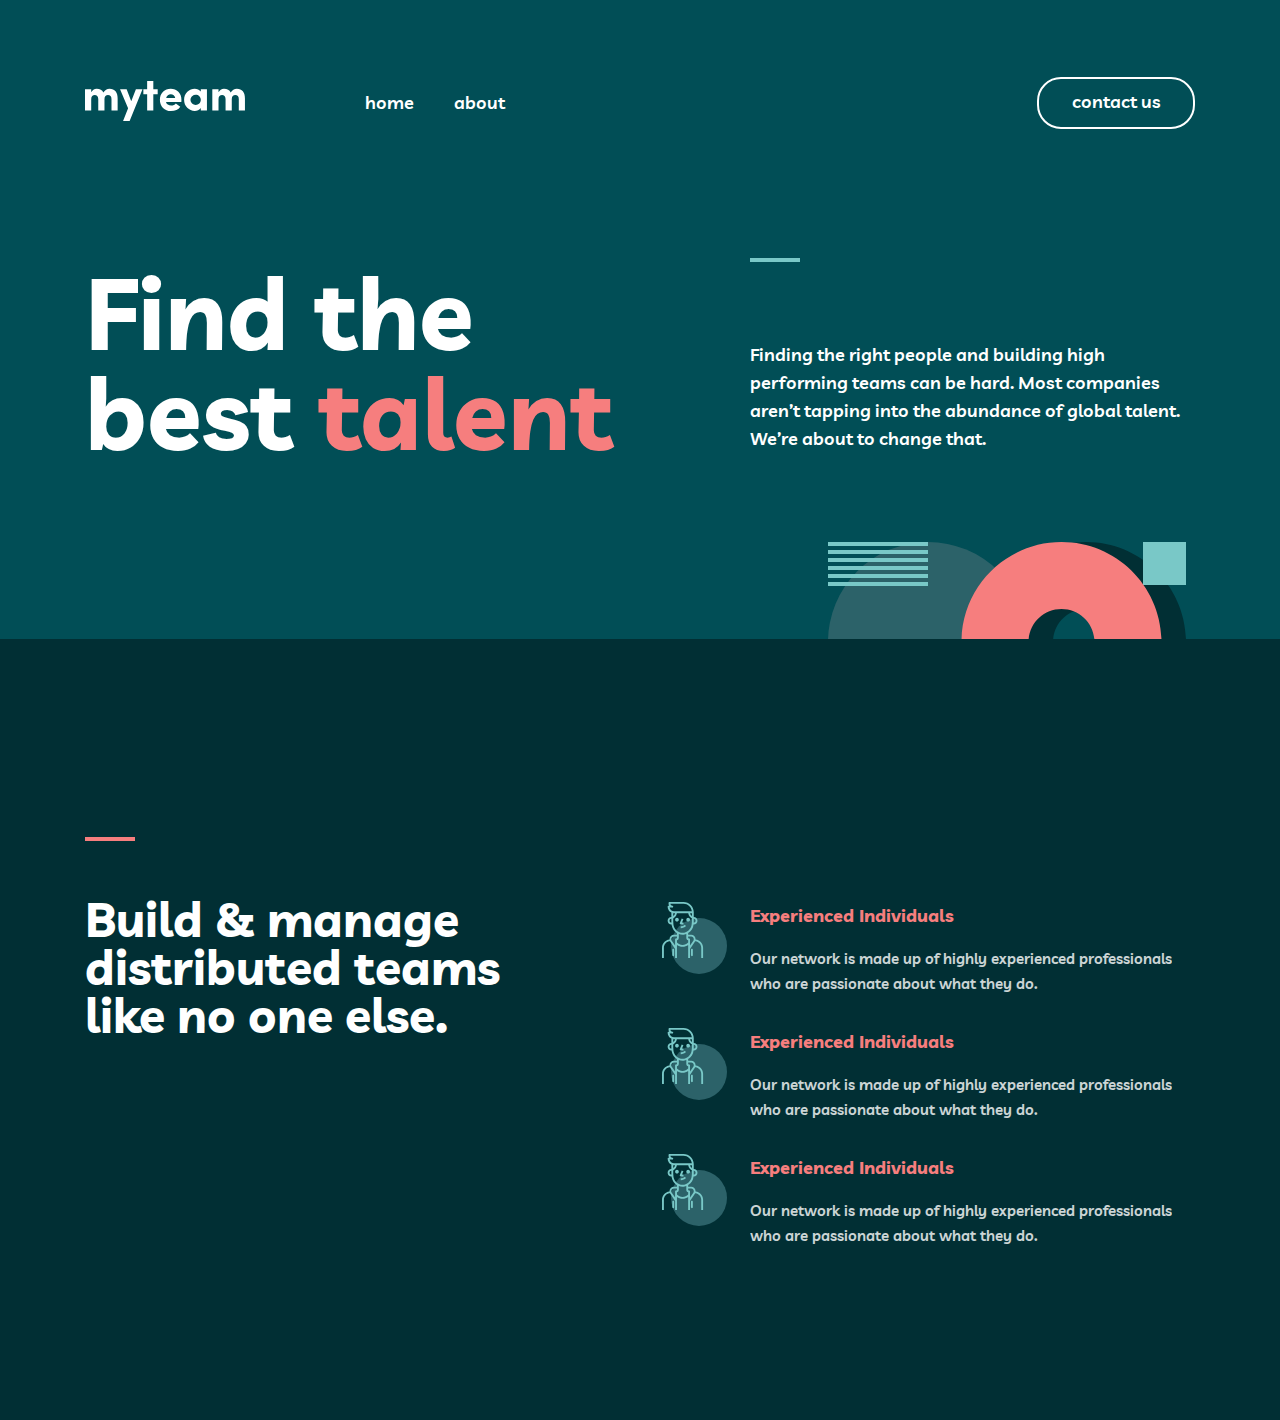
==== index.html @ 35f57b97 "Initial commit" ====
<!DOCTYPE html>
<html lang="en">

<head>
  <meta charset="UTF-8">
  <meta http-equiv="X-UA-Compatible" content="IE=edge">
  <meta name="viewport" content="width=device-width, initial-scale=1.0">
  <title>myteam</title>
  <link rel="preconnect" href="https://fonts.gstatic.com">
  <link href="https://fonts.googleapis.com/css2?family=Livvic:wght@500;600;700&display=swap" rel="stylesheet">
  <link rel="stylesheet" href="./css/normalize.css">
  <link rel="stylesheet" href="./css/styles.css">
</head>

<body>

  <header class="site-header">
    <div class="container">
      <div class="site-nav__contents">
        <a class="site--header__logo" href="#index.html">
          <img src="./img/myteam.svg" alt="myteam logo" width="160" height="40">
        </a>
        <ul class="site-nav__list">
          <li class="site-header__item">
            <a class="site-header__link" href="#">home</a>
          </li>
          <li class="site-header__item">
            <a class="site-header__link" href="#">about</a>
          </li>
        </ul>
        <a class="site-contact__link" href="#">contact us</a>
      </div>
    </div>


    <section class="site-hero">
      <div class="container">
        <div class="site-hero__contents">
          <div class="hero-left__content">
            <h1 class="site-hero__title">
              Find the best <span class="talent">talent</span>
            </h1>
          </div>

          <div class="hero-right__content">
            <p class="site-hero__dsc">
              Finding the right people and building high performing teams can be hard. Most companies aren’t tapping
              into the abundance of global talent. We’re about to change that.
            </p>
          </div>
        </div>
      </div>
    </section>
  </header>

  <main class="site-main">
    <div class="main-site">
      <div class="container">
        <div class="site-main-features">
          <div class="features-left__content">
            <h2 class="features-title">Build & manage distributed teams like no one else.</h2>
          </div>

          <div class="features-left__content">
            <ul class="features__list">
              <li class="features__item">
                <div>
                  <h3 class="features-item__title">Experienced Individuals</h3>
                  <p class="features-item__dsc">Our network is made up of highly experienced professionals who are passionate about what they do.</p>
                </div>
              </li>

              <li class="features__item">
                <div>
                  <h3 class="features-item__title">Experienced Individuals</h3>
                  <p class="features-item__dsc">Our network is made up of highly experienced professionals who are passionate about what they do.</p>
                </div>
              </li>

              <li class="features__item">
                <div>
                  <h3 class="features-item__title">Experienced Individuals</h3>
                  <p class="features-item__dsc">Our network is made up of highly experienced professionals who are passionate about what they do.</p>
                </div>
              </li>
            </ul>
          </div>
        </div>
      </div>
    </div>
  </main>
</body>

</html>
---- css/styles.css ----
html {
  box-sizing: border-box;
}

*,
::before,
::after {
  box-sizing: inherit;
}

body {
  font-family: 'Livvic', sans-serif;
  height: 100%;
}

img {
  height: 100%;
}

.container {
  max-width: 1160px;
  padding-left: 25px;
  padding-right: 25px;
  margin-left: auto;
  margin-right: auto;
}

.site-header{
  background-color: #014E56;
  padding-top: 77px;
  padding-bottom: 177px;
  overflow: hidden;
}

.site--header__logo:active{
  transition: 0.4s ease;
  opacity: 0.4;
}

.site-nav__contents{
  display: flex;
  align-items: center;
}

.site-nav__list{
  display: flex;
  list-style: none;
  padding: 0;
  margin: 0;
  margin-left: 80px;
}

.site-header__link{
  width: 51px;
  text-decoration: none;
  font-style: normal;
  font-weight: 600;
  font-size: 18px;
  line-height: 28 px;
  color: #FFFFFF;
  margin-left: 40px;
  transition: color 0.4s ease;
}

.site-header__link:hover{
  color: #F67E7E;
}

.site-contact__link{
  text-decoration: none;
  font-style: normal;
  font-weight: 600;
  font-size: 18px;
  line-height: 28px;
  color: #FFFFFF;
  border: 2px solid #FFFFFF;
  box-sizing: border-box;
  border-radius: 24px;
  margin-left: auto;
  padding-top: 9px;
  padding-right: 32px;
  padding-bottom: 11px;
  padding-left: 33px;
  transition: color 0.4s ease,
    background-color 0.4s ease;
}

.site-contact__link:hover{
  color: #002529;
  background-color: #ffffff;
}


.site-hero__contents{
  display: flex;
}

.hero-left__content{
  width: 635px;
  display: flex;
}

.site-hero__title{
  margin: 0;
  padding: 0;
  font-style: normal;
  font-weight: bold;
  font-size: 100px;
  line-height: 100px;
  color: #FFFFFF;
  padding-top: 133px;
}



.site-hero{
  content: "";
  background-image: url(../img/bg-img-left-top.svg);
  background-repeat: no-repeat;
  background-size: 180px;
  background-position: calc(50% + -767px) 145px;
}

.site-hero{
  position: relative;
}

.talent{
  margin: 0;
  padding: 0;
  font-style: normal;
  font-weight: bold;
  font-size: 100px;
  line-height: 100px;
  color: #F67E7E;
  padding-top: 133px;
}

.site-hero__dsc{
  width: 445px;
  font-style: normal;
  font-weight: 600;
  font-size: 18px;
  line-height: 28px;
  color: #FFFFFF;
  padding: 0;
  margin: 0;
  margin-left: 120px;
  padding-top: 129px;
}

.site-hero__dsc::before{
  content: "";
  display: block;
  width: 50px;
  height: 4px;
  background: #79C8C7;
  margin-bottom: 79px;
}

.hero-right__content{
  position: relative;
  z-index: 1;
}

.hero-right__content::after{
  content: "";
  position: absolute;
  width: 358px;
  height: 200px;
  background-image: url(../img/bg-img-bottom.svg);
  background-repeat: no-repeat;
  background-position: center;
  left: calc(35%);
  top: calc(124%);
  z-index: 99;
}

.site-main{
  background-color: #012F34;
  padding-bottom: 140px;
  position: relative;
}

.site-main-features{
  display: flex;
  padding-top: 198px;
}

.features-title{
  margin: 0;
  padding: 0;
  width: 445px;
  font-style: normal;
  font-weight: bold;
  font-size: 48px;
  line-height: 48px;
  color: #FFFFFF;
}

.features-title::before{
  content: "";
  display: block;
  width: 50px;
  height: 4px;
  background-color: #F67E7E;
  margin-bottom: 54px;
}

.features__list{
  list-style: none;
  margin: 0;
  padding: 0;
  padding-top: 65px;
}

.features-item__title{
  width: 445px;
  font-style: normal;
  font-weight: bold;
  font-size: 18px;
  line-height: 28px;
  color: #F67E7E;
  padding: 0;
  margin: 0;
  margin-bottom: 16px;
}

.features-item__dsc{
  width: 445px;
  font-style: normal;
  font-weight: 600;
  font-size: 15px;
  line-height: 25px;
  color: #FFFFFF;
  mix-blend-mode: normal;
  opacity: 0.8;
  padding: 0;
  margin: 0;
}

.features__item{
  display: flex;
  margin-left: 125px;
  margin-bottom: 32px;
}

.features__item::before{
  content: "";
  display: block;
  width: 72px;
  height: 72px;
  background-image: url(../img/human.svg);
  background-repeat: no-repeat;
  background-size: contain;
  background-position: center;
  margin-right: 23px;
}
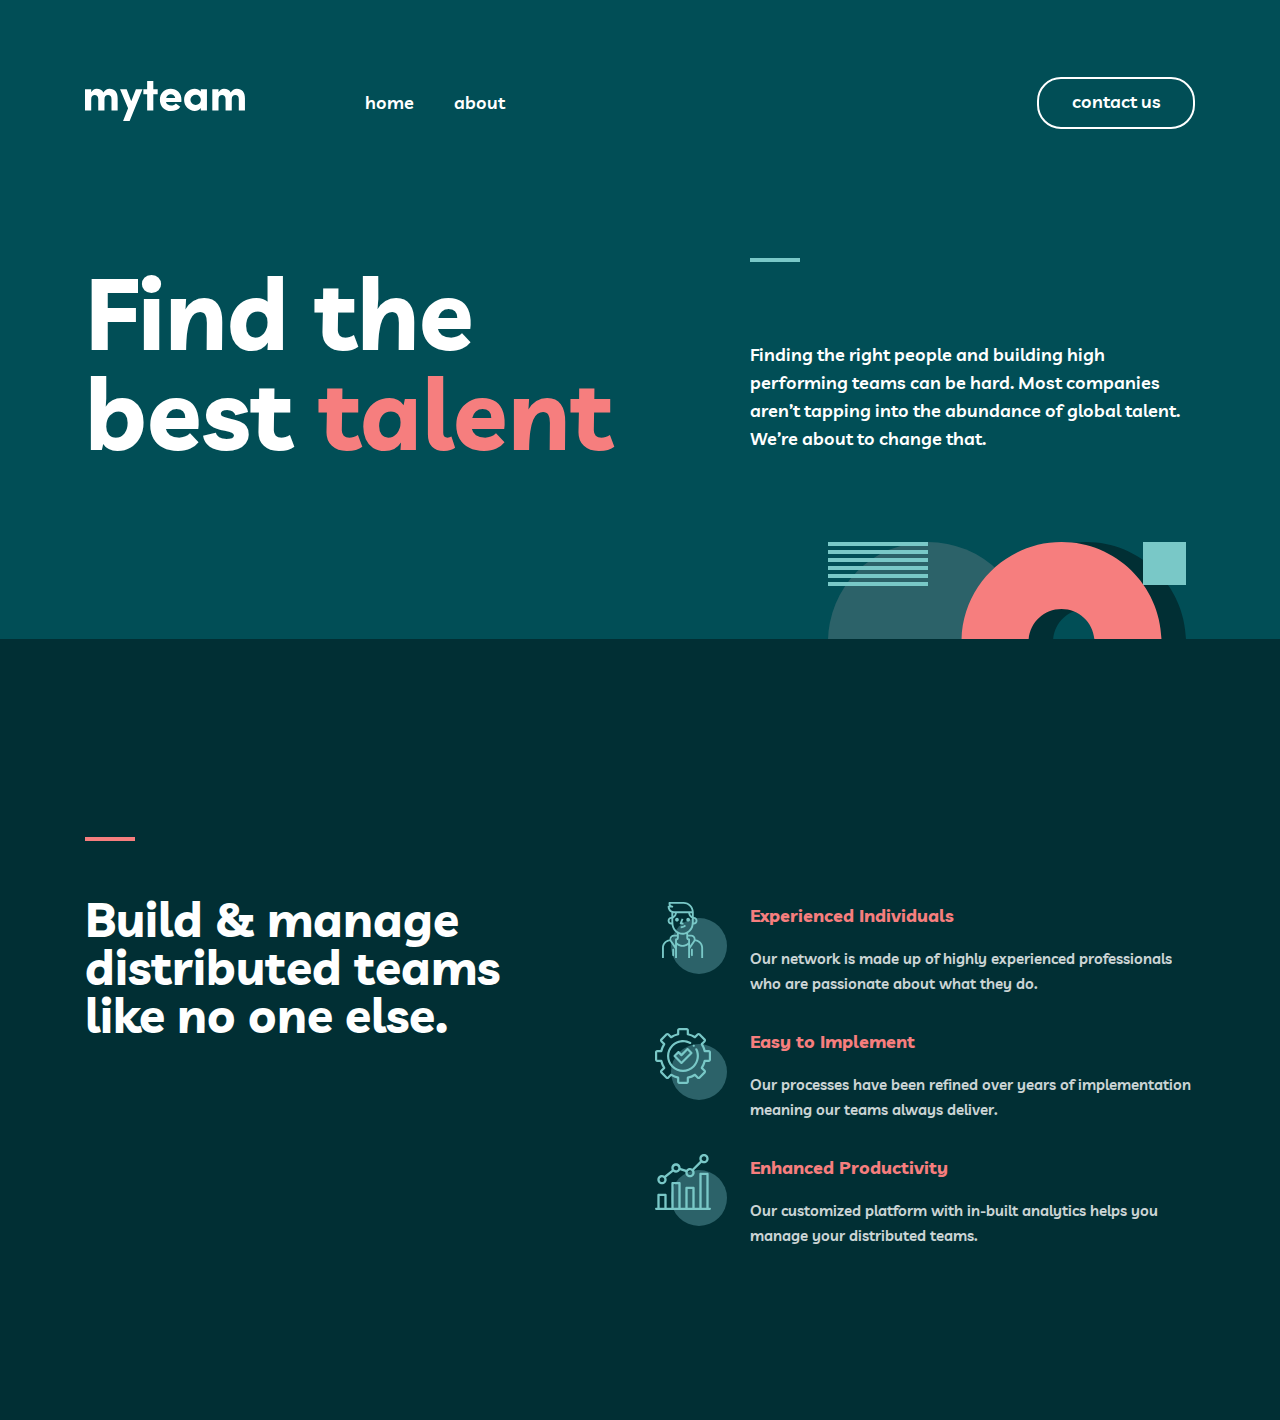
==== commit 2e75ca77: "add to features list icons" ====
--- a/index.html
+++ b/index.html
@@ -54,7 +54,7 @@
   </header>
 
   <main class="site-main">
-    <div class="main-site">
+    <section class="main-site">
       <div class="container">
         <div class="site-main-features">
           <div class="features-left__content">
@@ -70,24 +70,24 @@
                 </div>
               </li>
 
-              <li class="features__item">
+              <li class="features__item featured-item__second">
                 <div>
-                  <h3 class="features-item__title">Experienced Individuals</h3>
-                  <p class="features-item__dsc">Our network is made up of highly experienced professionals who are passionate about what they do.</p>
+                  <h3 class="features-item__title">Easy to Implement</h3>
+                  <p class="features-item__dsc">Our processes have been refined over years of implementation meaning our teams always deliver.</p>
                 </div>
               </li>
 
-              <li class="features__item">
+              <li class="features__item features-item__third">
                 <div>
-                  <h3 class="features-item__title">Experienced Individuals</h3>
-                  <p class="features-item__dsc">Our network is made up of highly experienced professionals who are passionate about what they do.</p>
+                  <h3 class="features-item__title">Enhanced Productivity</h3>
+                  <p class="features-item__dsc">Our customized platform with in-built analytics helps you manage your distributed teams.</p>
                 </div>
               </li>
             </ul>
           </div>
         </div>
       </div>
-    </div>
+    </section>
   </main>
 </body>
 
--- a/css/styles.css
+++ b/css/styles.css
@@ -257,3 +257,34 @@
   margin-right: 23px;
 }
 
+.featured-item__second::before{
+  content: "";
+  display: block;
+  width: 72px;
+  height: 72px;
+  background-image: url(../img/easy.svg);
+  background-repeat: no-repeat;
+  background-size: contain;
+  background-position: center;
+  margin-right: 23px;
+}
+
+.features-item__third::before{
+  content: "";
+  display: block;
+  width: 72px;
+  height: 72px;
+  background-image: url(../img/enhanced.svg);
+  background-repeat: no-repeat;
+  background-size: contain;
+  background-position: center;
+  margin-right: 23px;
+}
+
+
+.site-main{
+  background-image: url(../img/feature-img-bg.svg);
+  background-repeat: no-repeat;
+  background-size: 200px 244px;
+  background-position: calc(50% + 760px) 100%;
+}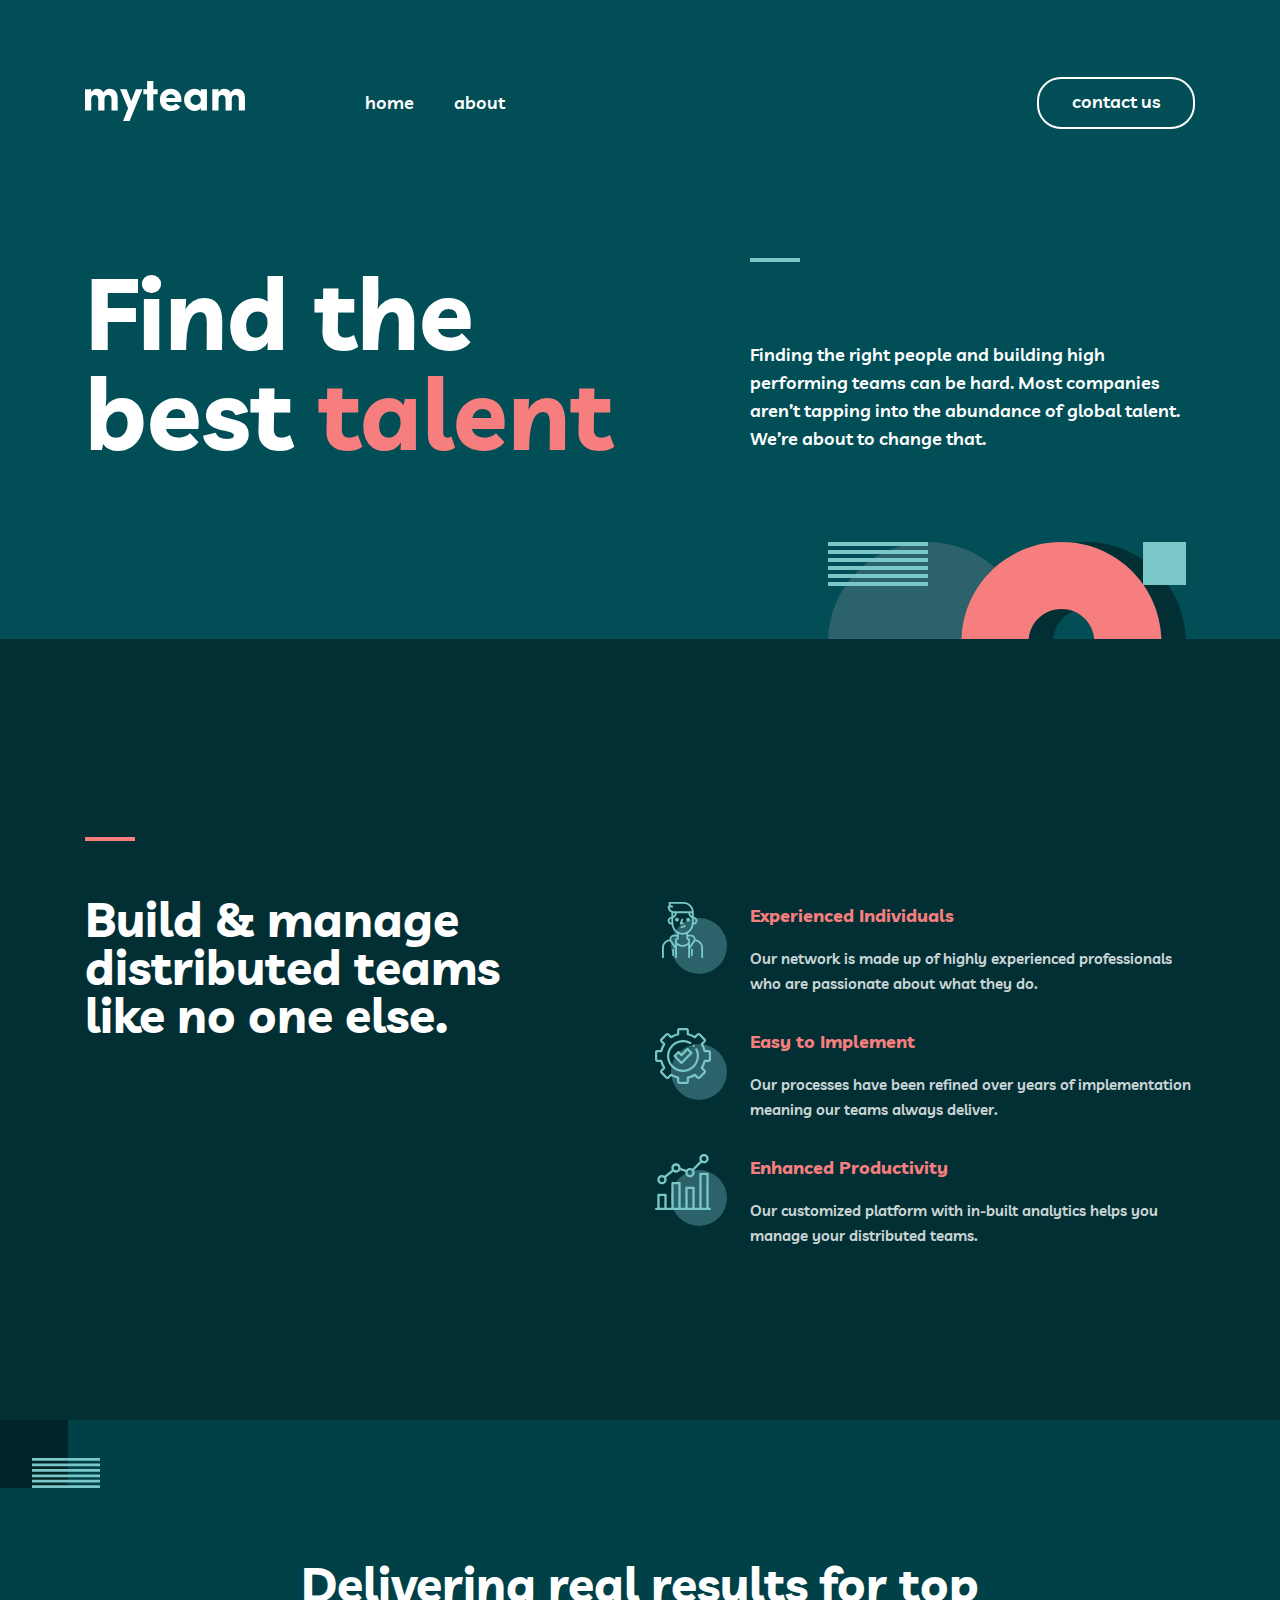
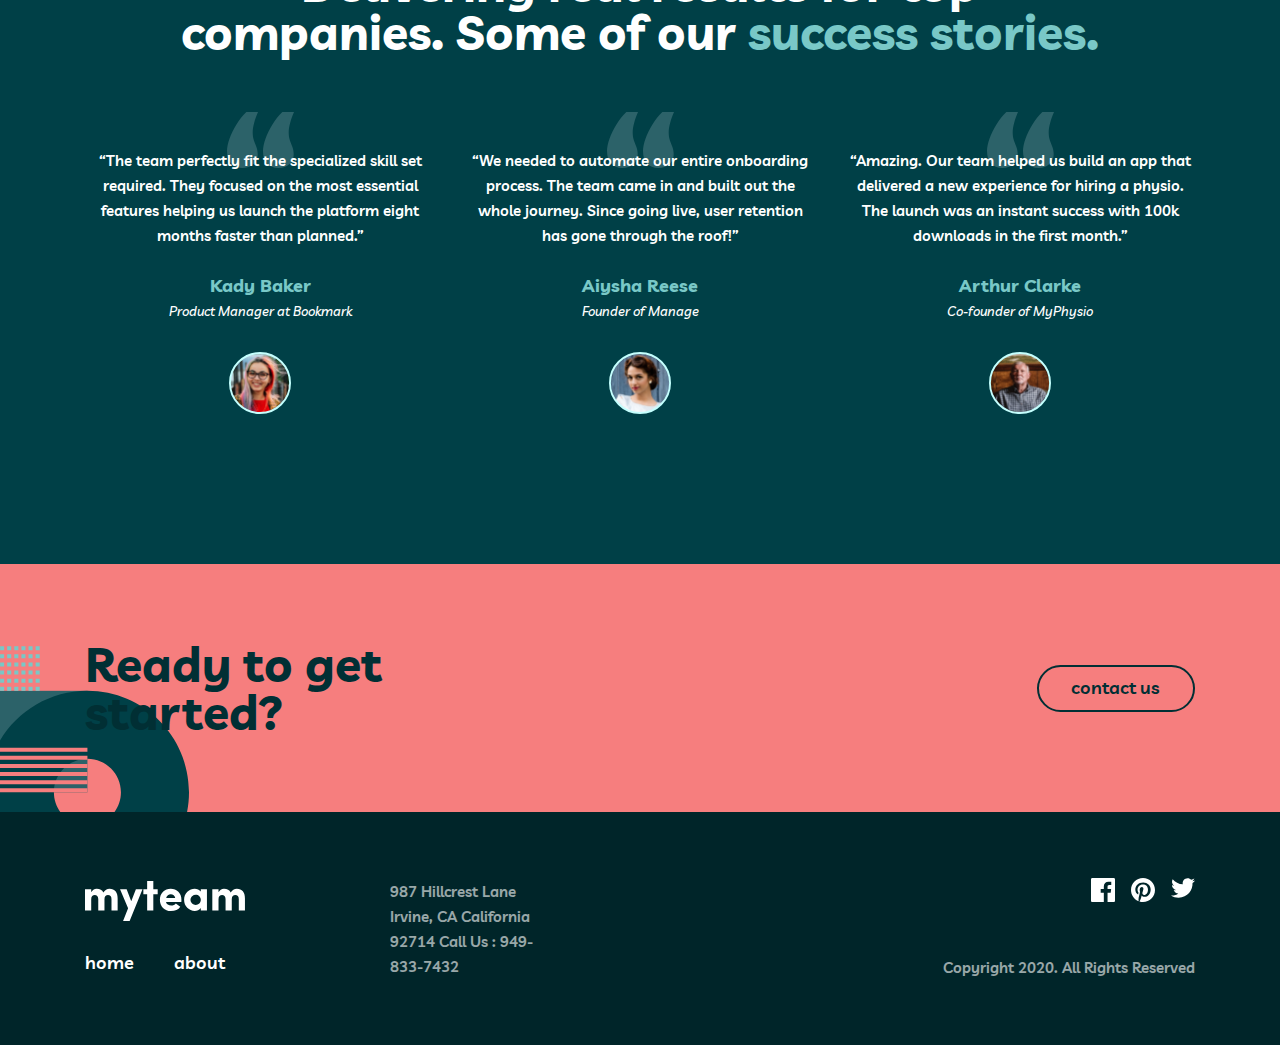
==== commit 5ef76953: "site finish" ====
--- a/index.html
+++ b/index.html
@@ -89,6 +89,112 @@
       </div>
     </section>
   </main>
+
+  <section class="section-delivering">
+    <div class="container">
+      <div class="delivering-title">
+        <h2 class="delivering-dsc">
+          Delivering real results for top companies. Some of our <span class="delivering-title-span">success stories.</span>
+        </h2>
+      </div>
+    </div>
+
+    <div class="delivering-list__items">
+      <ul class="delivering-list__ul">
+        <li class="delivering-list__item delivering-item-first">
+          <blockquote class="delivering-item__dsc">
+            “The team perfectly fit the specialized skill set required. They focused on the most essential features helping us launch the platform eight months faster than planned.”
+          </blockquote>
+          <h4 class="delivering-item__title">Kady Baker</h4>
+          <p class="delivering-item__text">Product Manager at Bookmark</p>
+          <img class="delivering-item__img" src="./img/oval-first-girl.svg" alt="Kady Baker" width="62" height="62">
+        </li>
+
+        <li class="delivering-list__item">
+          <blockquote class="delivering-item__dsc">
+            “We needed to automate our entire onboarding process. The team came in and built out the whole journey. Since going live, user retention has gone through the roof!”
+          </blockquote>
+          <h4 class="delivering-item__title">Aiysha Reese</h4>
+          <p class="delivering-item__text">Founder of Manage</p>
+          <img class="delivering-item__img" src="./img/girl.svg" alt="Aiysha Reese" width="62" height="62">
+        </li>
+
+        <li class="delivering-list__item delivering-item-last">
+          <blockquote class="delivering-item__dsc">
+            “Amazing. Our team helped us build an app that delivered a new experience for hiring a physio. The launch was an instant success with 100k downloads in the first month.”
+          </blockquote>
+          <h4 class="delivering-item__title">Arthur Clarke</h4>
+          <p class="delivering-item__text">Co-founder of MyPhysio</p>
+          <img class="delivering-item__img" src="./img/uncle.svg" alt="Arthur Clarke" width="62" height="62">
+        </li>
+      </ul>
+    </div>
+   </section>
+
+   <section class="ready-section">
+     <div class="container">
+      <div class="ready-section__contents">
+        <div class="ready-title__box">
+          <h2 class="ready-title">Ready to get started?</h2>
+        </div>
+        <div class="ready-link__box">
+          <a class="ready-link" href="#">contact us</a>
+        </div>
+      </div>
+     </div>
+   </section>
+
+   <footer class="site-footer">
+     <div class="footer-contents container">
+      <div class="site-footer-left__content">
+        <a href="#">
+          <img src="./img/myteam.svg" alt="site logo" width="160" height="40">
+        </a>
+        <ul class="site-footer__list">
+          <li class="site-footer__item">
+            <a class="site-footer__link" href="#">home</a>
+          </li>
+          <li class="site-footer__item">
+            <a class="site-footer__link" href="#">about</a>
+          </li>
+        </ul>
+      </div>
+
+      <div class="site-footer__box">
+        <p class="site-footer__text">987  Hillcrest Lane Irvine, CA California 92714 Call Us : 949-833-7432</p>
+      </div>
+
+      <div class="footer-right__content">
+        <ul class="left-content__list">
+          <li class="left-content__item">
+            <a href="#" class="left-content__link">
+              <svg class="icons" width="24" height="24" viewBox="0 0 24 24" xmlns="http://www.w3.org/2000/svg">
+                <path d="M22.675 0H1.325C0.593 0 0 0.593 0 1.325V22.676C0 23.407 0.593 24 1.325 24H12.82V14.706H9.692V11.084H12.82V8.413C12.82 5.313 14.713 3.625 17.479 3.625C18.804 3.625 19.942 3.724 20.274 3.768V7.008L18.356 7.009C16.852 7.009 16.561 7.724 16.561 8.772V11.085H20.148L19.681 14.707H16.561V24H22.677C23.407 24 24 23.407 24 22.675V1.325C24 0.593 23.407 0 22.675 0Z"/>
+                </svg>
+            </a>
+          </li>
+          <li class="left-content__item">
+            <a href="#" class="left-content__link">
+              <svg class="icons" width="24" height="24" viewBox="0 0 24 24" xmlns="http://www.w3.org/2000/svg">
+                <path id="Path" d="M12 0C5.373 0 0 5.372 0 12C0 17.084 3.163 21.426 7.627 23.174C7.522 22.225 7.427 20.769 7.669 19.733C7.887 18.796 9.076 13.768 9.076 13.768C9.076 13.768 8.717 13.049 8.717 11.986C8.717 10.318 9.684 9.072 10.888 9.072C11.911 9.072 12.406 9.841 12.406 10.762C12.406 11.791 11.751 13.33 11.412 14.757C11.129 15.951 12.011 16.926 13.189 16.926C15.322 16.926 16.961 14.677 16.961 11.431C16.961 8.558 14.897 6.549 11.949 6.549C8.535 6.549 6.531 9.11 6.531 11.756C6.531 12.787 6.928 13.894 7.424 14.494C7.522 14.613 7.536 14.718 7.507 14.839L7.174 16.199C7.121 16.419 7 16.466 6.772 16.36C5.273 15.662 4.336 13.471 4.336 11.711C4.336 7.926 7.086 4.449 12.265 4.449C16.428 4.449 19.663 7.416 19.663 11.38C19.663 15.516 17.056 18.844 13.436 18.844C12.22 18.844 11.077 18.213 10.686 17.466L9.938 20.319C9.667 21.362 8.936 22.669 8.446 23.465C9.57 23.812 10.763 24 12 24C18.627 24 24 18.627 24 12C24 5.372 18.627 0 12 0Z"/>
+                </svg>
+            </a>
+          </li>
+          <li class="left-content__item">
+            <a href="#" class="left-content__link">
+              <svg class="icons" width="24" height="20" viewBox="0 0 24 20"       xmlns="http://www.w3.org/2000/svg">
+                <path id="Path" d="M24 2.55699C23.117 2.94899 22.168 3.21299 21.172 3.33199C22.189 2.72299 22.97 1.75799 23.337 0.607986C22.386 1.17199 21.332 1.58199 20.21 1.80299C19.313 0.845986 18.032 0.247986 16.616 0.247986C13.437 0.247986 11.101 3.21399 11.819 6.29299C7.728 6.08799 4.1 4.12799 1.671 1.14899C0.381 3.36199 1.002 6.25699 3.194 7.72299C2.388 7.69699 1.628 7.47599 0.965 7.10699C0.911 9.38799 2.546 11.522 4.914 11.997C4.221 12.185 3.462 12.229 2.69 12.081C3.316 14.037 5.134 15.46 7.29 15.5C5.22 17.123 2.612 17.848 0 17.54C2.179 18.937 4.768 19.752 7.548 19.752C16.69 19.752 21.855 12.031 21.543 5.10599C22.505 4.41099 23.34 3.54399 24 2.55699Z"/>
+                </svg>
+            </a>
+          </li>
+        </ul>
+        <p class="left-content__text">
+          Copyright 2020. All Rights Reserved
+        </p>
+      </div>
+
+     </div>
+   </footer>
 </body>
 
 </html>--- a/css/styles.css
+++ b/css/styles.css
@@ -287,4 +287,261 @@
   background-repeat: no-repeat;
   background-size: 200px 244px;
   background-position: calc(50% + 760px) 100%;
+}
+
+.section-delivering{
+  background: #004047;
+  padding-top: 140px;
+  padding-bottom: 150px;
+}
+
+.delivering-title{
+  width: 932px;
+  margin-left: auto;
+  margin-right: auto;
+}
+
+.delivering-dsc{
+  font-style: normal;
+  font-weight: bold;
+  font-size: 48px;
+  line-height: 48px;
+  text-align: center;
+  color: #FFFFFF;
+  margin: 0;
+  padding: 0;
+}
+
+.delivering-title-span{
+  font-style: normal;
+  font-weight: bold;
+  font-size: 48px;
+  line-height: 48px;
+  text-align: center;
+  color: #79C8C7;
+  margin: 0;
+  padding: 0;
+}
+
+.delivering-list__ul{
+  list-style: none;
+  display: flex;
+  margin: 0;
+  padding: 0;
+  margin-top: 56px;
+  justify-content: center;
+}
+
+.delivering-list__item{
+  display: flex;
+  flex-direction: column;
+  align-items: center;
+  background-image: url(../img/string.svg);
+  background-repeat: no-repeat;
+  background-size: 67px 56px;
+  background-position: top center;
+  padding-top: 36px;
+}
+
+.delivering-item-first{
+  margin-right: 30px;
+}
+
+.delivering-item-last{
+  margin-left: 30px;
+}
+
+
+.delivering-item__dsc{
+  width: 350px;
+  font-style: normal;
+  font-weight: 600;
+  font-size: 15px;
+  line-height: 25px;
+  text-align: center;
+  color: #FFFFFF;
+  padding: 0;
+  margin: 0;
+  margin-bottom: 24px;
+}
+
+.delivering-item__title{
+  width: 350px;
+  font-style: normal;
+  font-weight: bold;
+  font-size: 18px;
+  line-height: 28px;
+  text-align: center;
+  color: #79C8C7;
+  padding: 0;
+  margin: 0;
+  margin-bottom: 2px;
+}
+
+.delivering-item__text{
+  width: 350px;
+  font-style: italic;
+  font-weight: 500;
+  font-size: 13px;
+  line-height: 18px;
+  text-align: center;
+  color: #FFFFFF;
+  padding: 0;
+  margin: 0;
+  margin-bottom: 32px;
+}
+
+.section-delivering{
+  display: block;
+  background-image: url(../img/delivering-top-bg-img.svg);
+  background-repeat: no-repeat;
+  background-size: 100px 100px;
+  background-position-y: -16px;
+}
+
+.ready-section{
+  background-color: #F67E7E;
+  padding-top: 76px;
+  padding-bottom: 76px;
+}
+
+.ready-section__contents{
+  display: flex;
+  align-items: center;
+}
+
+.ready-title__box{
+  width: 504px;
+}
+
+.ready-title{
+  font-style: normal;
+  font-weight: bold;
+  font-size: 48px;
+  line-height: 48px;
+  color: #012F34;
+  margin: 0;
+  padding: 0;
+}
+
+.ready-link{
+  font-style: normal;
+  font-weight: 600;
+  font-size: 18px;
+  line-height: 28px;
+  color: #012F34;
+  border: 2px solid #012F34;
+  box-sizing: border-box;
+  border-radius: 24px;
+  text-decoration: none;
+  padding-top: 9px;
+  padding-right: 33px;
+  padding-bottom: 11px;
+  padding-left: 32px;
+  transition: color 0.4s ease,
+    background-color 0.4s ease;
+}
+
+.ready-link__box{
+  margin-left: auto;
+}
+
+.ready-link:hover{
+  background-color:  #012F34;
+  color: #FFFFFF;
+}
+
+.ready-section{
+  background-image: url(../img/ready-bg-img.svg);
+  background-repeat: no-repeat;
+  background-size: contain;
+  background-position: calc(5% + -68px) 82px;
+}
+
+.site-footer{
+  background-color: #002529;
+  padding-top: 50px;
+  padding-bottom: 50px;
+}
+
+.footer-contents{
+  display: flex;
+  align-items: center;
+}
+
+.site-footer__list{
+  list-style: none;
+  margin: 0;
+  padding: 0;
+  display: flex;
+  margin-top: 25px;
+}
+
+.site-footer__link{
+  width: 49px;
+  font-style: normal;
+  font-weight: 600;
+  font-size: 18px;
+  line-height: 28px;
+  color: #FFFFFF;
+  text-decoration: none;
+  margin-right: 40px;
+  transition: color 0.4s ease;
+}
+
+.site-footer__link:hover{
+  color: #F67E7E;
+}
+
+.site-footer__box{
+  width: 144px;
+  padding: 0;
+  margin: 0;
+  margin-left: 125px;
+}
+
+.site-footer__text{
+  font-style: normal;
+  font-weight: 600;
+  font-size: 15px;
+  line-height: 25px;
+  color: #FFFFFF;
+  mix-blend-mode: normal;
+  opacity: 0.6;
+}
+
+.left-content__list{
+  list-style: none;
+  display: flex;
+  padding-left: 135px;
+  margin-bottom: 50px;
+}
+
+.left-content__item{
+  margin-left: 16px;
+}
+
+.icons{
+  fill: #FFFFFF;
+  transition: fill 0.3s ease;
+}
+
+.icons:hover{
+  fill: #F67E7E;
+}
+
+.left-content__text{
+  width: 255px;
+  font-style: normal;
+  font-weight: 600;
+  font-size: 15px;
+  line-height: 25px;
+  text-align: right;
+  color: #FFFFFF;
+  mix-blend-mode: normal;
+  opacity: 0.6;
+}
+
+.footer-right__content{
+  margin-left: auto;
 }